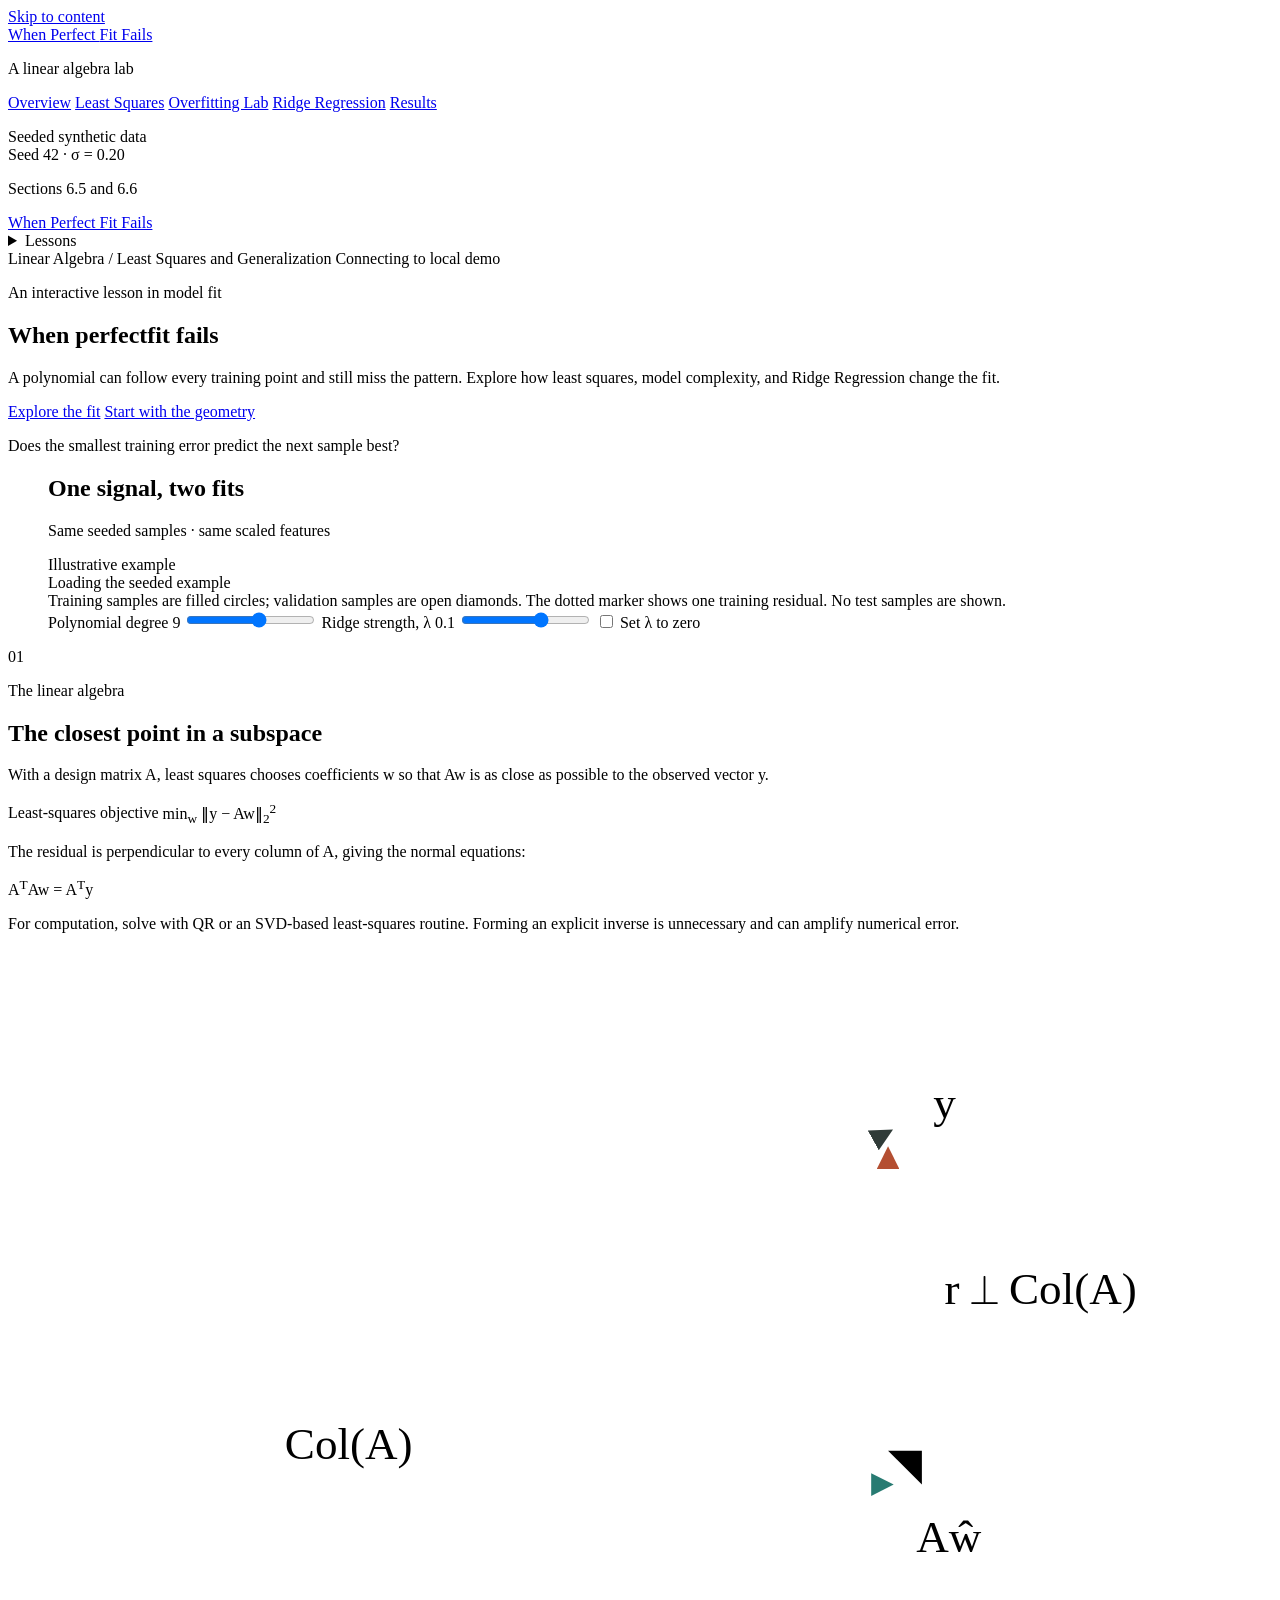
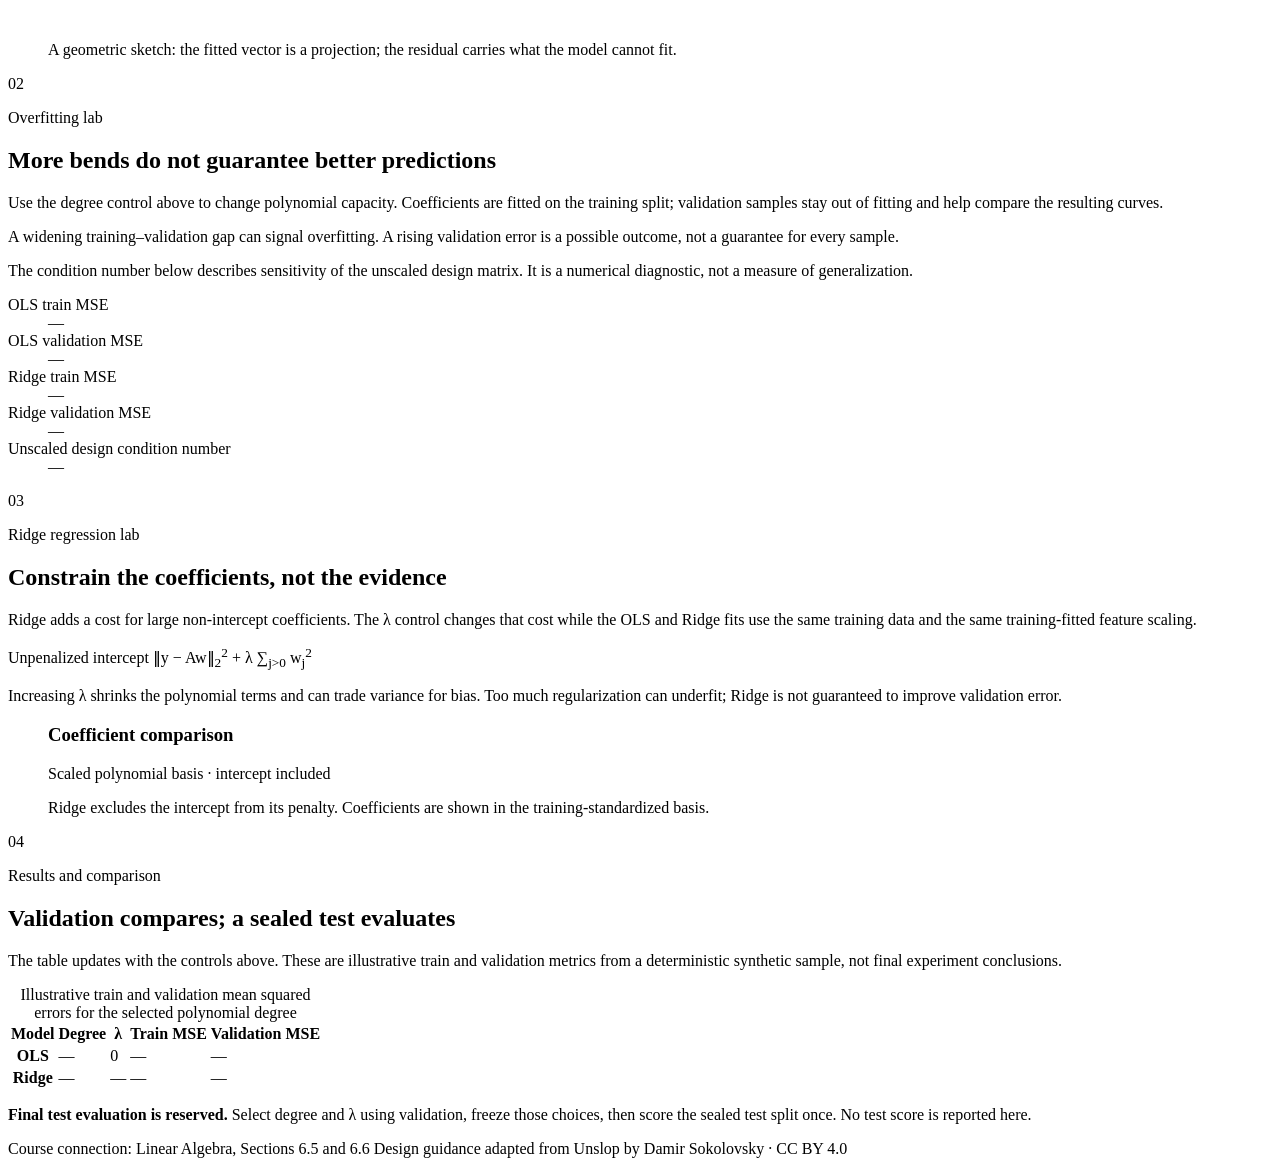
==== frontend/index.html @ 1f0d0fa3 "Initialize project - Initialize basic web - Provide requirement.txt" ====
<!doctype html>
<html lang="en">
  <head>
    <meta charset="utf-8">
    <meta name="viewport" content="width=device-width, initial-scale=1">
    <meta name="description" content="An interactive linear algebra lesson on least squares, polynomial overfitting, and Ridge Regression.">
    <meta name="theme-color" content="#f7f7f3">
    <link rel="icon" href="data:,">
    <title>When Perfect Fit Fails — Ridge Regression Lab</title>
    <link rel="stylesheet" href="/css/tokens.css">
    <link rel="stylesheet" href="/css/base.css">
    <link rel="stylesheet" href="/css/layout.css">
    <link rel="stylesheet" href="/css/components.css">
    <script src="/vendor/plotly.min.js"></script>
    <script type="module" src="/js/app.js"></script>
  </head>
  <body>
    <a class="skip-link" href="#main">Skip to content</a>

    <aside class="rail" aria-label="Course navigation">
      <a class="wordmark" href="#overview"><span>When Perfect </span><span>Fit Fails</span></a>
      <p class="rail-subtitle">A linear algebra lab</p>
      <nav class="primary-nav" aria-label="Lessons">
        <a href="#overview" aria-current="location">Overview</a>
        <a href="#least-squares">Least Squares</a>
        <a href="#overfitting">Overfitting Lab</a>
        <a href="#ridge">Ridge Regression</a>
        <a href="#results">Results</a>
      </nav>
      <div class="rail-note">
        <span class="seed-line" aria-hidden="true"></span>
        <p>Seeded synthetic data<br><span>Seed 42 · σ = 0.20</span></p>
      </div>
      <p class="rail-credit">Sections 6.5 and 6.6</p>
    </aside>

    <div class="mobile-bar">
      <a class="wordmark" href="#overview">When Perfect Fit Fails</a>
      <details class="mobile-menu">
        <summary aria-label="Open lesson navigation">Lessons</summary>
        <nav class="mobile-nav" aria-label="Lessons">
          <a href="#overview">Overview</a>
          <a href="#least-squares">Least Squares</a>
          <a href="#overfitting">Overfitting Lab</a>
          <a href="#ridge">Ridge Regression</a>
          <a href="#results">Results</a>
        </nav>
      </details>
    </div>

    <div class="page-shell">
      <header class="topline">
        <span>Linear Algebra <span class="topline-divider">/</span> Least Squares and Generalization</span>
        <span class="connection-state" id="connection-state" aria-live="polite">Connecting to local demo</span>
      </header>

      <main id="main">
        <section class="hero section-anchor" id="overview" aria-labelledby="page-title">
          <div class="hero-copy">
            <p class="eyebrow">An interactive lesson in model fit</p>
            <h1 id="page-title"><span>When perfect</span><span>fit fails</span></h1>
            <p class="hero-lede">A polynomial can follow every training point and still miss the pattern. Explore how least squares, model complexity, and Ridge Regression change the fit.</p>
            <div class="hero-actions">
              <a class="button button-primary" href="#overfitting">Explore the fit</a>
              <a class="text-link" href="#least-squares">Start with the geometry</a>
            </div>
            <p class="hero-question">Does the smallest training error predict the next sample best?</p>
          </div>

          <figure class="fit-figure" aria-labelledby="fit-title fit-caption">
            <div class="figure-heading">
              <div>
                <h2 id="fit-title">One signal, two fits</h2>
                <p>Same seeded samples · same scaled features</p>
              </div>
              <span class="figure-note">Illustrative example</span>
            </div>
            <div class="plot-shell">
              <div id="fit-chart" class="fit-chart" role="img" aria-label="Training and validation samples with the true signal and ordinary least squares and Ridge fitted curves"></div>
              <div class="chart-state" id="chart-state" role="status" aria-live="polite">Loading the seeded example</div>
            </div>
            <figcaption id="fit-caption">Training samples are filled circles; validation samples are open diamonds. The dotted marker shows one training residual. No test samples are shown.</figcaption>
            <div class="control-strip" aria-label="Fit controls">
              <label class="range-control" for="degree">
                <span>Polynomial degree</span>
                <output id="degree-value" for="degree">9</output>
                <input id="degree" type="range" min="1" max="15" step="1" value="9">
              </label>
              <label class="range-control lambda-control" for="lambda">
                <span>Ridge strength, λ</span>
                <output id="lambda-value" for="lambda">0.1</output>
                <input id="lambda" type="range" min="-8" max="3" step="0.1" value="-1">
              </label>
              <label class="check-control" for="no-regularization">
                <input id="no-regularization" type="checkbox">
                <span>Set λ to zero</span>
              </label>
            </div>
            <p class="plot-error" id="plot-error" role="alert" hidden>Could not load the example. Check that the local API is running, then <button id="retry" type="button">try again</button>.</p>
          </figure>
        </section>

        <section class="lesson-section section-anchor" id="least-squares" aria-labelledby="least-title">
          <div class="section-heading">
            <span class="section-index">01</span>
            <div>
              <p class="eyebrow">The linear algebra</p>
              <h2 id="least-title">The closest point in a subspace</h2>
            </div>
          </div>
          <div class="lesson-grid geometry-grid">
            <div class="lesson-copy">
              <p>With a design matrix <span class="math-inline">A</span>, least squares chooses coefficients <span class="math-inline">w</span> so that <span class="math-inline">Aw</span> is as close as possible to the observed vector <span class="math-inline">y</span>.</p>
              <div class="equation-block" aria-label="Minimize the squared length of y minus A w">
                <span class="equation-label">Least-squares objective</span>
                <span class="equation">min<sub>w</sub> ‖y − Aw‖<sub>2</sub><sup>2</sup></span>
              </div>
              <p>The residual is perpendicular to every column of <span class="math-inline">A</span>, giving the normal equations:</p>
              <div class="equation-block equation-compact" aria-label="A transpose A w equals A transpose y">
                <span class="equation">A<sup>T</sup>Aw = A<sup>T</sup>y</span>
              </div>
              <p class="method-note">For computation, solve with QR or an SVD-based least-squares routine. Forming an explicit inverse is unnecessary and can amplify numerical error.</p>
            </div>
            <figure class="geometry-figure">
              <svg viewBox="0 0 420 244" role="img" aria-labelledby="geometry-title geometry-desc">
                <title id="geometry-title">Least-squares projection</title>
                <desc id="geometry-desc">The fitted vector A w lies in the column space of A. The residual from A w to y is perpendicular to that subspace.</desc>
                <defs>
                  <marker id="arrow-ink" markerWidth="8" markerHeight="8" refX="6" refY="4" orient="auto"><path d="M0,0 L8,4 L0,8 z" fill="#303b38"></path></marker>
                  <marker id="arrow-teal" markerWidth="8" markerHeight="8" refX="6" refY="4" orient="auto"><path d="M0,0 L8,4 L0,8 z" fill="#287b72"></path></marker>
                  <marker id="arrow-rust" markerWidth="8" markerHeight="8" refX="6" refY="4" orient="auto"><path d="M0,0 L8,4 L0,8 z" fill="#b44f32"></path></marker>
                </defs>
                <path class="geometry-plane" d="M48 190 L362 190"></path>
                <path class="geometry-axis" d="M72 212 L72 28"></path>
                <path class="geometry-vector geometry-fitted" d="M72 190 L298 190" marker-end="url(#arrow-teal)"></path>
                <path class="geometry-vector geometry-observed" d="M72 190 L298 65" marker-end="url(#arrow-ink)"></path>
                <path class="geometry-residual" d="M298 184 L298 72" marker-end="url(#arrow-rust)"></path>
                <path class="geometry-right-angle" d="M298 178 L310 178 L310 190"></path>
                <text x="314" y="60">y</text>
                <text x="308" y="214">Aŵ</text>
                <text x="318" y="126">r ⟂ Col(A)</text>
                <text x="84" y="181">Col(A)</text>
              </svg>
              <figcaption>A geometric sketch: the fitted vector is a projection; the residual carries what the model cannot fit.</figcaption>
            </figure>
          </div>
        </section>

        <section class="lesson-section section-anchor" id="overfitting" aria-labelledby="overfit-title">
          <div class="section-heading">
            <span class="section-index">02</span>
            <div>
              <p class="eyebrow">Overfitting lab</p>
              <h2 id="overfit-title">More bends do not guarantee better predictions</h2>
            </div>
          </div>
          <div class="lesson-grid overfit-grid">
            <div class="lesson-copy">
              <p>Use the degree control above to change polynomial capacity. Coefficients are fitted on the training split; validation samples stay out of fitting and help compare the resulting curves.</p>
              <p>A widening training–validation gap can signal overfitting. A rising validation error is a possible outcome, not a guarantee for every sample.</p>
              <p class="method-note">The condition number below describes sensitivity of the unscaled design matrix. It is a numerical diagnostic, not a measure of generalization.</p>
            </div>
            <dl class="diagnostic-list" aria-live="polite">
              <div><dt>OLS train MSE</dt><dd id="ols-train-mse">—</dd></div>
              <div><dt>OLS validation MSE</dt><dd id="ols-validation-mse">—</dd></div>
              <div><dt>Ridge train MSE</dt><dd id="ridge-train-mse">—</dd></div>
              <div><dt>Ridge validation MSE</dt><dd id="ridge-validation-mse">—</dd></div>
              <div class="diagnostic-wide"><dt>Unscaled design condition number</dt><dd id="condition-number">—</dd></div>
            </dl>
          </div>
        </section>

        <section class="lesson-section section-anchor" id="ridge" aria-labelledby="ridge-title">
          <div class="section-heading">
            <span class="section-index">03</span>
            <div>
              <p class="eyebrow">Ridge regression lab</p>
              <h2 id="ridge-title">Constrain the coefficients, not the evidence</h2>
            </div>
          </div>
          <div class="lesson-grid ridge-grid">
            <div class="lesson-copy">
              <p>Ridge adds a cost for large non-intercept coefficients. The λ control changes that cost while the OLS and Ridge fits use the same training data and the same training-fitted feature scaling.</p>
              <div class="equation-block">
                <span class="equation-label">Unpenalized intercept</span>
                <span class="equation equation-small">‖y − Aw‖<sub>2</sub><sup>2</sup> + λ ∑<sub>j&gt;0</sub> w<sub>j</sub><sup>2</sup></span>
              </div>
              <p>Increasing λ shrinks the polynomial terms and can trade variance for bias. Too much regularization can underfit; Ridge is not guaranteed to improve validation error.</p>
            </div>
            <figure class="coefficient-figure">
              <div class="figure-heading">
                <div><h3>Coefficient comparison</h3><p>Scaled polynomial basis · intercept included</p></div>
              </div>
              <div id="coefficient-chart" class="coefficient-chart" role="img" aria-label="Grouped coefficient comparison for ordinary least squares and Ridge"></div>
              <figcaption>Ridge excludes the intercept from its penalty. Coefficients are shown in the training-standardized basis.</figcaption>
            </figure>
          </div>
        </section>

        <section class="lesson-section section-anchor results-section" id="results" aria-labelledby="results-title">
          <div class="section-heading">
            <span class="section-index">04</span>
            <div>
              <p class="eyebrow">Results and comparison</p>
              <h2 id="results-title">Validation compares; a sealed test evaluates</h2>
            </div>
          </div>
          <p class="results-intro">The table updates with the controls above. These are illustrative train and validation metrics from a deterministic synthetic sample, not final experiment conclusions.</p>
          <div class="table-scroll">
            <table>
              <caption class="visually-hidden">Illustrative train and validation mean squared errors for the selected polynomial degree</caption>
              <thead><tr><th scope="col">Model</th><th scope="col">Degree</th><th scope="col">λ</th><th scope="col">Train MSE</th><th scope="col">Validation MSE</th></tr></thead>
              <tbody id="comparison-rows"><tr><th scope="row">OLS</th><td>—</td><td>0</td><td>—</td><td>—</td></tr><tr><th scope="row">Ridge</th><td>—</td><td>—</td><td>—</td><td>—</td></tr></tbody>
            </table>
          </div>
          <div class="test-note">
            <span class="test-rule" aria-hidden="true"></span>
            <p><strong>Final test evaluation is reserved.</strong> Select degree and λ using validation, freeze those choices, then score the sealed test split once. No test score is reported here.</p>
          </div>
        </section>
      </main>

      <footer class="site-footer">
        <span>Course connection: Linear Algebra, Sections 6.5 and 6.6</span>
        <span>Design guidance adapted from Unslop by Damir Sokolovsky · CC BY 4.0</span>
      </footer>
    </div>
  </body>
</html>
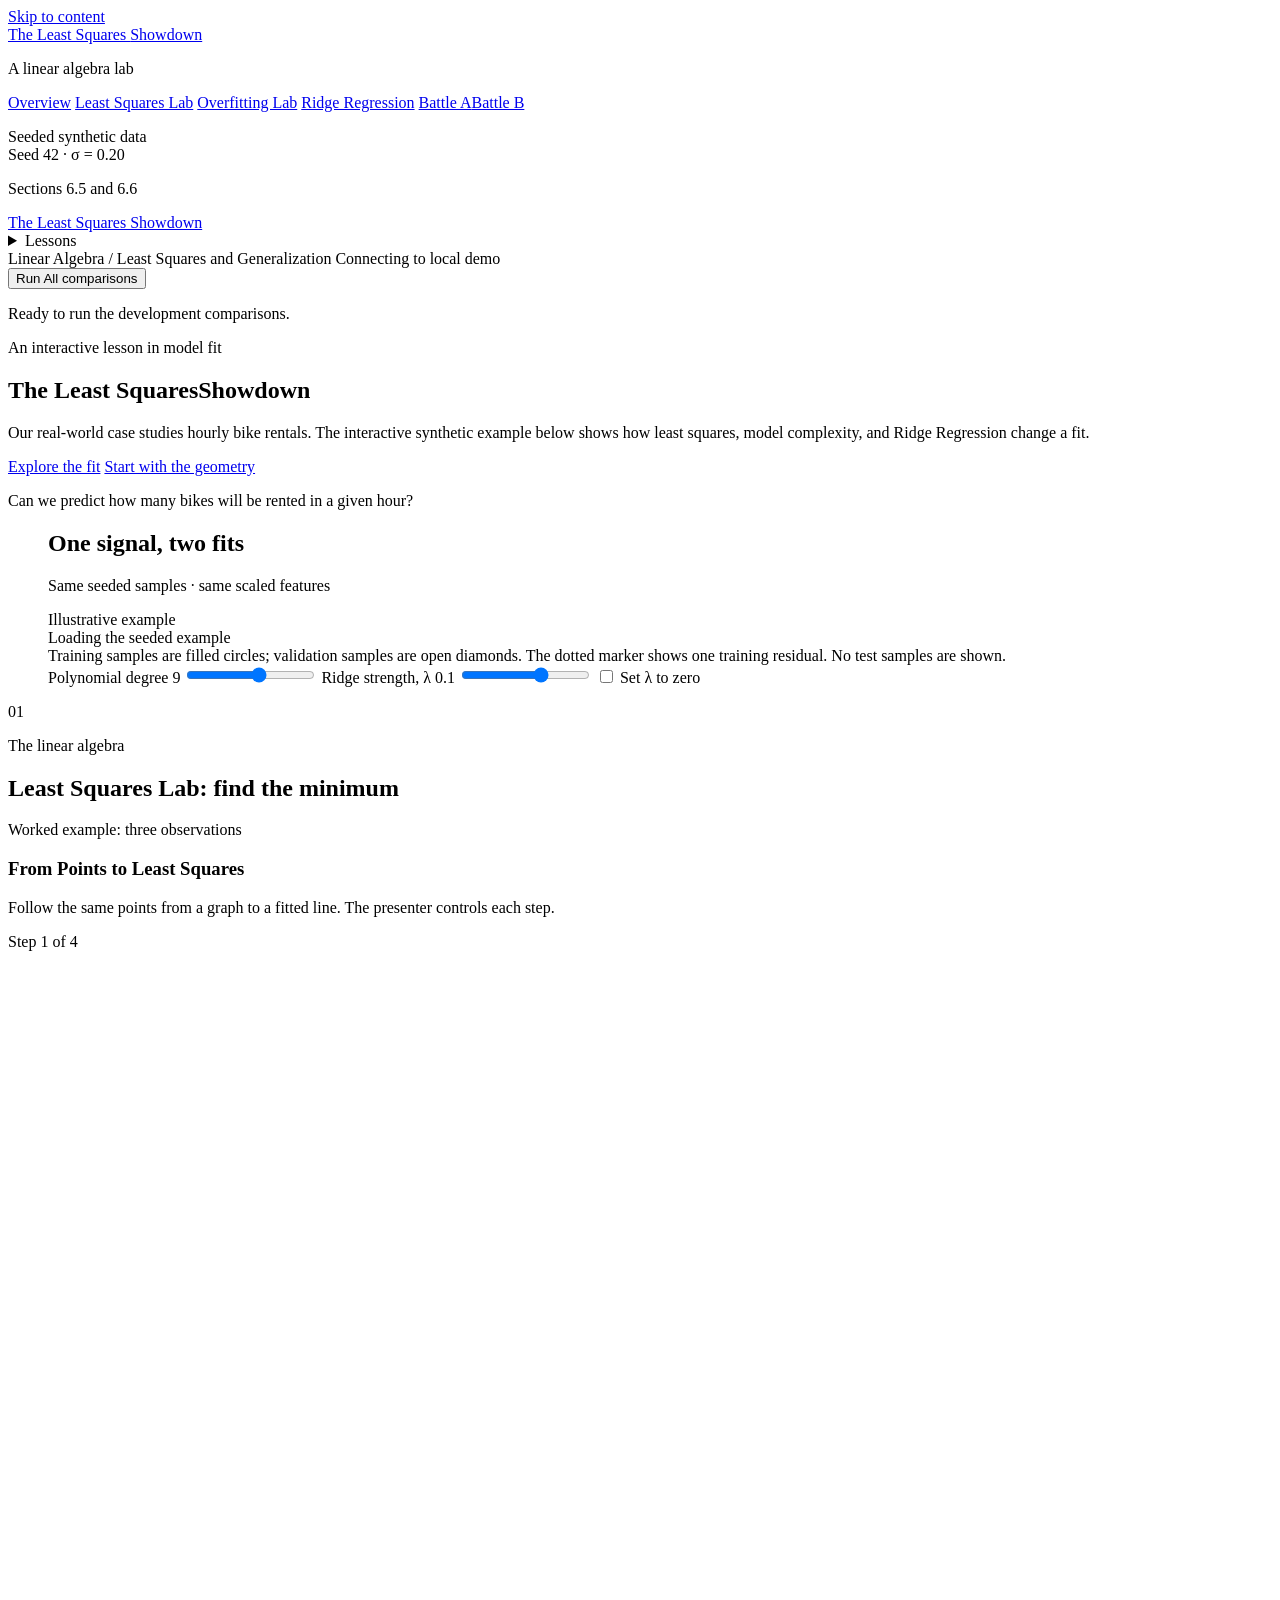
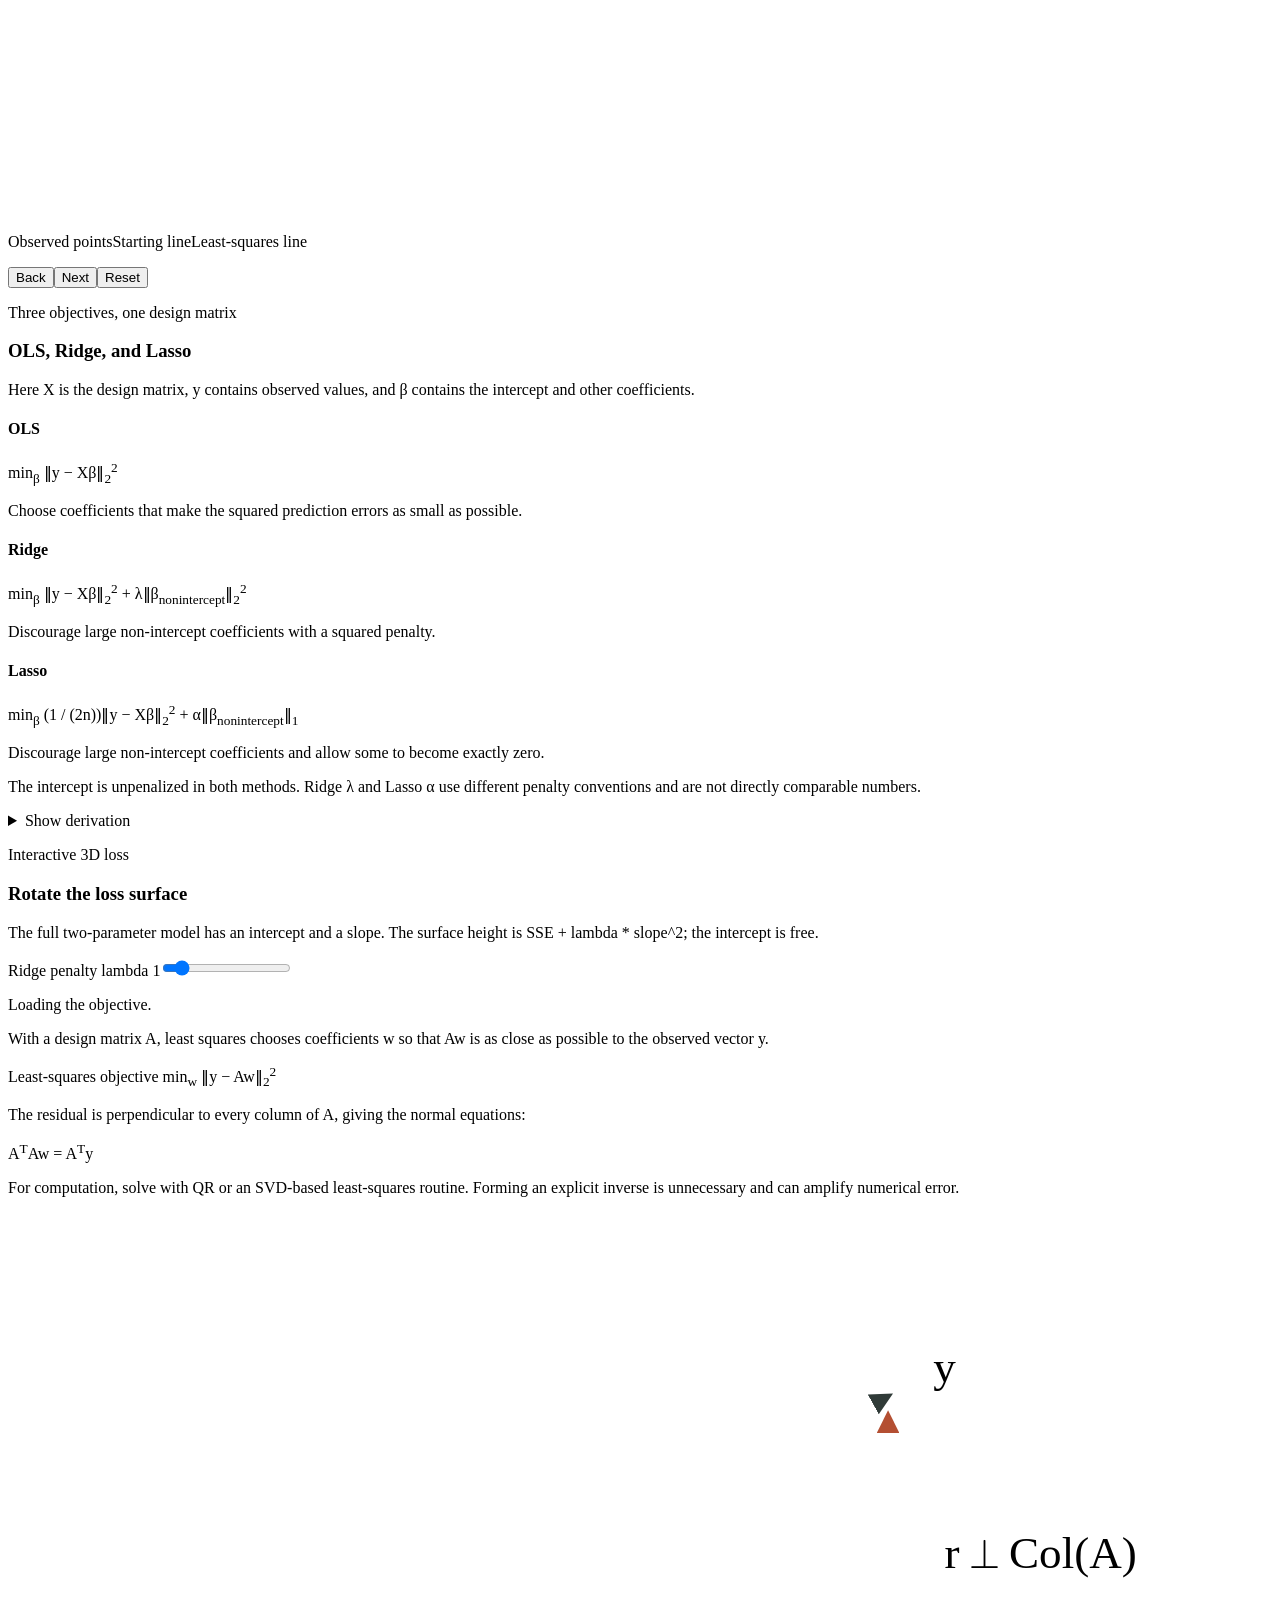
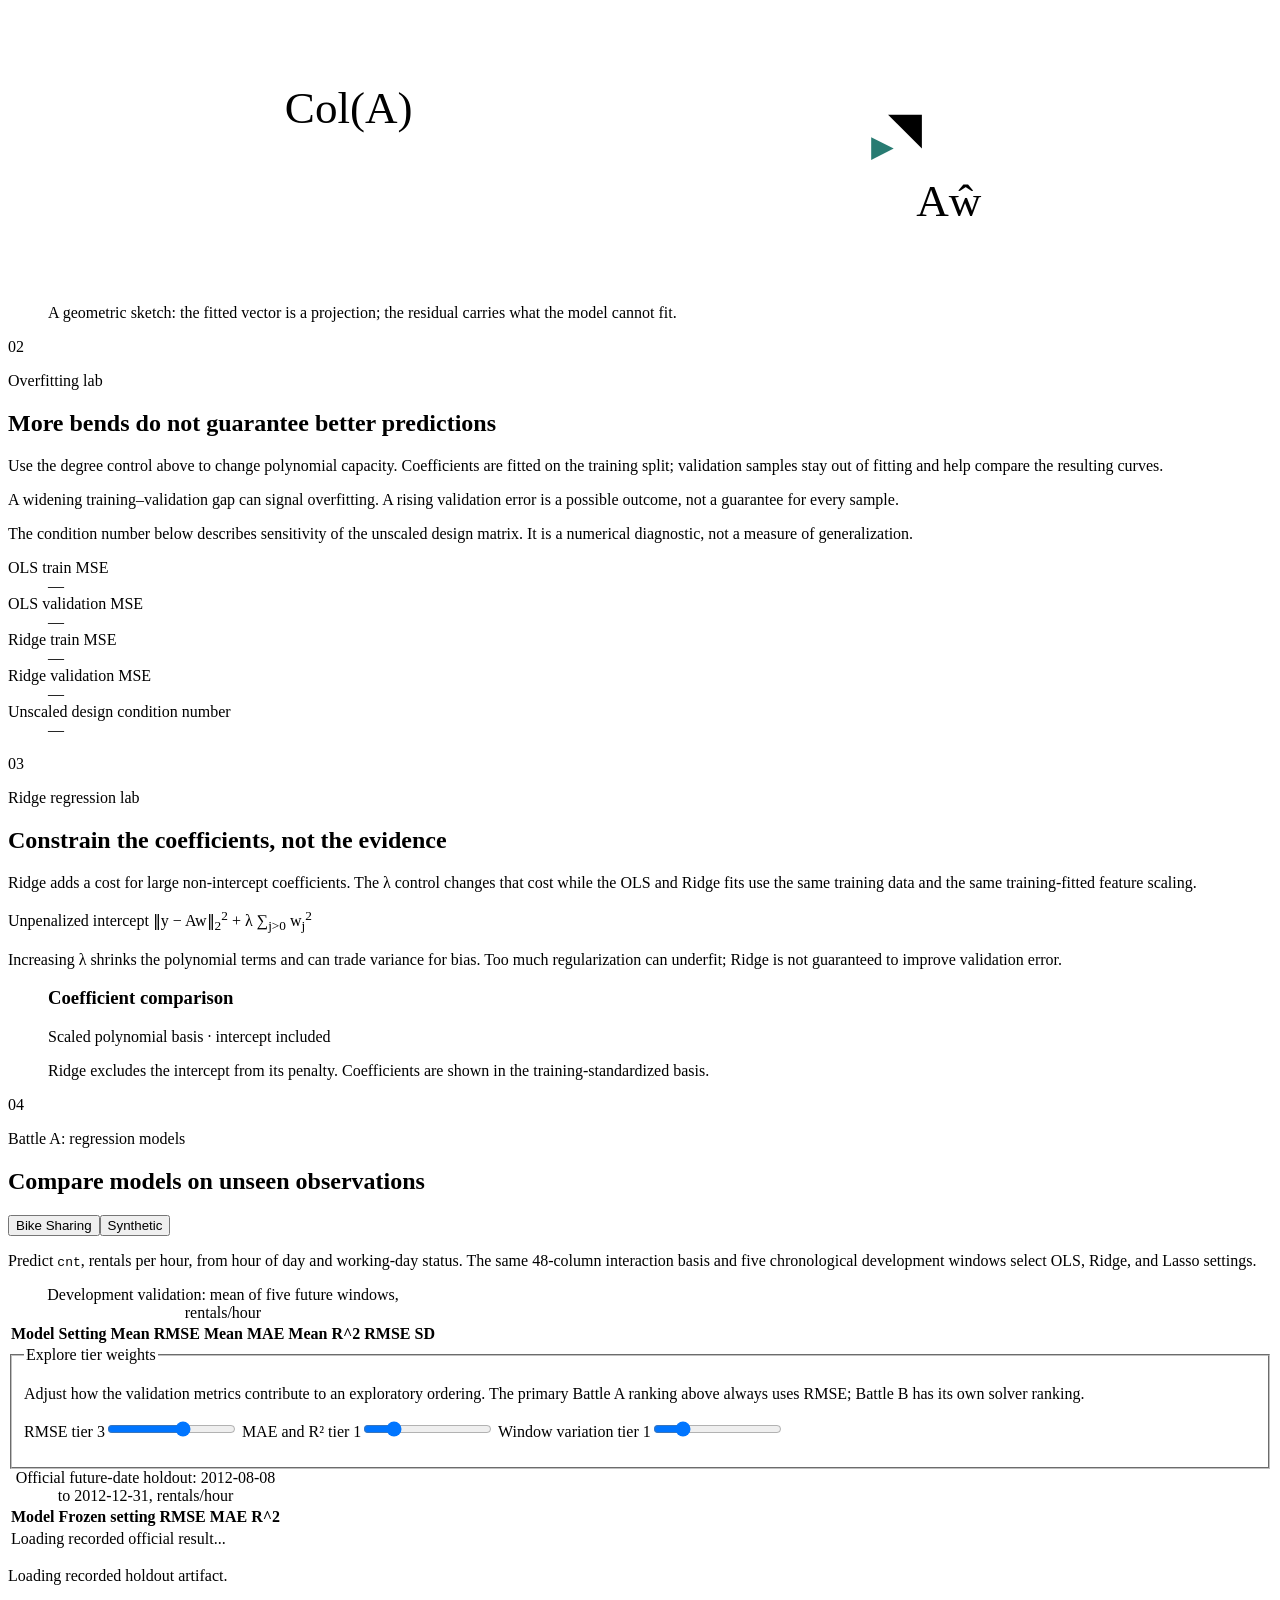
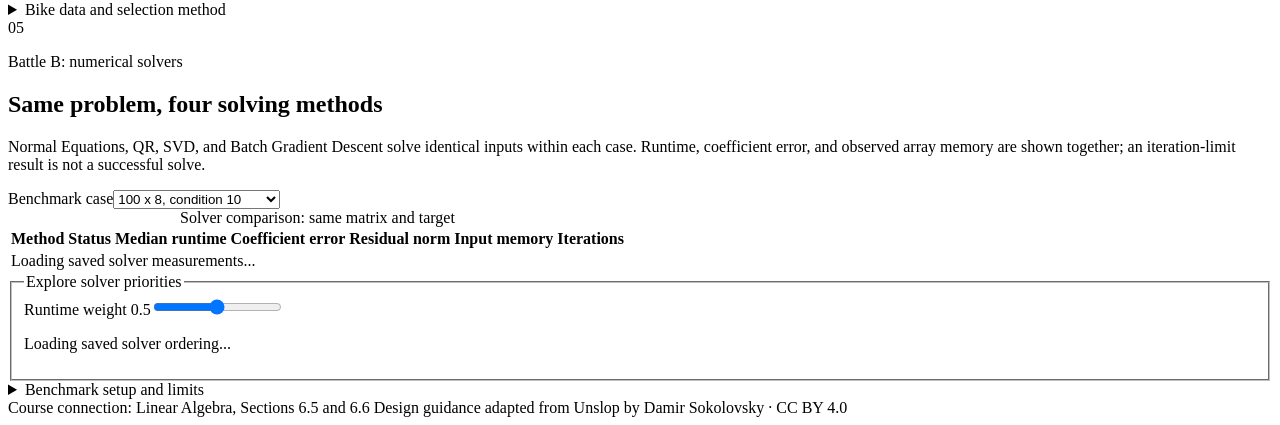
==== commit 48068051: "Add interactive least-squares walkthrough complete most of it but expect there could be something mi" ====
--- a/frontend/index.html
+++ b/frontend/index.html
@@ -4,28 +4,29 @@
     <meta charset="utf-8">
     <meta name="viewport" content="width=device-width, initial-scale=1">
     <meta name="description" content="An interactive linear algebra lesson on least squares, polynomial overfitting, and Ridge Regression.">
-    <meta name="theme-color" content="#f7f7f3">
+    <meta name="theme-color" content="#111719">
     <link rel="icon" href="data:,">
-    <title>When Perfect Fit Fails — Ridge Regression Lab</title>
-    <link rel="stylesheet" href="/css/tokens.css">
-    <link rel="stylesheet" href="/css/base.css">
-    <link rel="stylesheet" href="/css/layout.css">
-    <link rel="stylesheet" href="/css/components.css">
+    <title>The Least Squares Showdown</title>
+    <link rel="stylesheet" href="/css/tokens.css?v=present">
+    <link rel="stylesheet" href="/css/base.css?v=present">
+    <link rel="stylesheet" href="/css/layout.css?v=present">
+    <link rel="stylesheet" href="/css/components.css?v=present">
     <script src="/vendor/plotly.min.js"></script>
-    <script type="module" src="/js/app.js"></script>
+    <script type="module" src="/js/app.js?v=final2"></script>
+    <script type="module" src="/js/walkthrough.js?v=1"></script>
   </head>
   <body>
     <a class="skip-link" href="#main">Skip to content</a>
 
     <aside class="rail" aria-label="Course navigation">
-      <a class="wordmark" href="#overview"><span>When Perfect </span><span>Fit Fails</span></a>
+      <a class="wordmark" href="#overview"><span>The Least Squares </span><span>Showdown</span></a>
       <p class="rail-subtitle">A linear algebra lab</p>
       <nav class="primary-nav" aria-label="Lessons">
         <a href="#overview" aria-current="location">Overview</a>
-        <a href="#least-squares">Least Squares</a>
+        <a href="#least-squares">Least Squares Lab</a>
         <a href="#overfitting">Overfitting Lab</a>
         <a href="#ridge">Ridge Regression</a>
-        <a href="#results">Results</a>
+        <a href="#results">Battle A</a><a href="#battle-b">Battle B</a>
       </nav>
       <div class="rail-note">
         <span class="seed-line" aria-hidden="true"></span>
@@ -35,15 +36,15 @@
     </aside>
 
     <div class="mobile-bar">
-      <a class="wordmark" href="#overview">When Perfect Fit Fails</a>
+      <a class="wordmark" href="#overview">The Least Squares Showdown</a>
       <details class="mobile-menu">
         <summary aria-label="Open lesson navigation">Lessons</summary>
         <nav class="mobile-nav" aria-label="Lessons">
           <a href="#overview">Overview</a>
-          <a href="#least-squares">Least Squares</a>
+          <a href="#least-squares">Least Squares Lab</a>
           <a href="#overfitting">Overfitting Lab</a>
           <a href="#ridge">Ridge Regression</a>
-          <a href="#results">Results</a>
+          <a href="#results">Battle A</a><a href="#battle-b">Battle B</a>
         </nav>
       </details>
     </div>
@@ -54,17 +55,18 @@
         <span class="connection-state" id="connection-state" aria-live="polite">Connecting to local demo</span>
       </header>
 
+      <div class="run-toolbar"><button class="button button-primary" id="run-all" type="button">Run All comparisons</button><p id="run-progress" role="status" aria-live="polite">Ready to run the development comparisons.</p></div>
       <main id="main">
         <section class="hero section-anchor" id="overview" aria-labelledby="page-title">
           <div class="hero-copy">
             <p class="eyebrow">An interactive lesson in model fit</p>
-            <h1 id="page-title"><span>When perfect</span><span>fit fails</span></h1>
-            <p class="hero-lede">A polynomial can follow every training point and still miss the pattern. Explore how least squares, model complexity, and Ridge Regression change the fit.</p>
+            <h1 id="page-title"><span>The Least Squares</span><span>Showdown</span></h1>
+            <p class="hero-lede">Our real-world case studies hourly bike rentals. The interactive synthetic example below shows how least squares, model complexity, and Ridge Regression change a fit.</p>
             <div class="hero-actions">
               <a class="button button-primary" href="#overfitting">Explore the fit</a>
               <a class="text-link" href="#least-squares">Start with the geometry</a>
             </div>
-            <p class="hero-question">Does the smallest training error predict the next sample best?</p>
+            <p class="hero-question">Can we predict how many bikes will be rented in a given hour?</p>
           </div>
 
           <figure class="fit-figure" aria-labelledby="fit-title fit-caption">
@@ -105,9 +107,20 @@
             <span class="section-index">01</span>
             <div>
               <p class="eyebrow">The linear algebra</p>
-              <h2 id="least-title">The closest point in a subspace</h2>
-            </div>
-          </div>
+              <h2 id="least-title">Least Squares Lab: find the minimum</h2>
+            </div>
+          </div>
+          <section class="walkthrough" aria-labelledby="walkthrough-title">
+            <div class="walkthrough-heading"><div><p class="eyebrow">Worked example: three observations</p><h3 id="walkthrough-title">From Points to Least Squares</h3><p>Follow the same points from a graph to a fitted line. The presenter controls each step.</p></div><span id="walk-step-indicator" class="step-indicator" aria-live="polite">Step 1 of 4</span></div>
+            <div class="walkthrough-grid"><div class="walk-graph"><svg id="walk-plot" viewBox="0 0 440 300" role="img" aria-label="Worked example graph of observed points"></svg><p class="walk-legend"><span class="legend-observed">Observed points</span><span class="legend-start">Starting line</span><span class="legend-fit">Least-squares line</span></p></div><div id="walk-content" class="walk-content" aria-live="polite"></div></div>
+            <div class="walk-controls"><button id="walk-back" class="button" type="button">Back</button><button id="walk-next" class="button button-primary" type="button">Next</button><button id="walk-reset" class="button" type="button">Reset</button></div>
+          </section>
+          <section class="model-formulas" aria-labelledby="models-title"><p class="eyebrow">Three objectives, one design matrix</p><h3 id="models-title">OLS, Ridge, and Lasso</h3><p>Here X is the design matrix, y contains observed values, and &beta; contains the intercept and other coefficients.</p><div class="formula-grid">
+            <div class="formula-card"><h4>OLS</h4><p class="formula">min<sub>&beta;</sub> &Vert;y &minus; X&beta;&Vert;<sub>2</sub><sup>2</sup></p><p>Choose coefficients that make the squared prediction errors as small as possible.</p></div>
+            <div class="formula-card"><h4>Ridge</h4><p class="formula">min<sub>&beta;</sub> &Vert;y &minus; X&beta;&Vert;<sub>2</sub><sup>2</sup> + &lambda;&Vert;&beta;<sub>nonintercept</sub>&Vert;<sub>2</sub><sup>2</sup></p><p>Discourage large non-intercept coefficients with a squared penalty.</p></div>
+            <div class="formula-card"><h4>Lasso</h4><p class="formula">min<sub>&beta;</sub> (1 / (2n))&Vert;y &minus; X&beta;&Vert;<sub>2</sub><sup>2</sup> + &alpha;&Vert;&beta;<sub>nonintercept</sub>&Vert;<sub>1</sub></p><p>Discourage large non-intercept coefficients and allow some to become exactly zero.</p></div>
+          </div><p class="formula-note">The intercept is unpenalized in both methods. Ridge &lambda; and Lasso &alpha; use different penalty conventions and are not directly comparable numbers.</p><details class="method-details"><summary>Show derivation</summary><p>For Ridge, set the gradient to zero: (X<sup>T</sup>X + &lambda;P)&beta; = X<sup>T</sup>y, with P = diag(0, 1, &hellip;, 1). The zero leaves the intercept unpenalized.</p><p>For a non-intercept Lasso coordinate j, let r<sub>j</sub> = y &minus; X&beta; + X<sub>j</sub>&beta;<sub>j</sub>, &rho;<sub>j</sub> = X<sub>j</sub><sup>T</sup>r<sub>j</sub>/n, and z<sub>j</sub> = &Vert;X<sub>j</sub>&Vert;<sub>2</sub><sup>2</sup>/n. Then &beta;<sub>j</sub> &larr; S(&rho;<sub>j</sub>, &alpha;)/z<sub>j</sub>, where S(t, &alpha;) = sign(t) max(|t| &minus; &alpha;, 0). Update the intercept without thresholding.</p></details></section>
+          <div class="surface-panel"><div class="surface-copy"><p class="eyebrow">Interactive 3D loss</p><h3>Rotate the loss surface</h3><p>The full two-parameter model has an intercept and a slope. The surface height is SSE + lambda * slope^2; the intercept is free.</p><label for="surface-penalty">Ridge penalty lambda <output id="surface-penalty-value">1</output></label><input id="surface-penalty" type="range" min="0" max="10" step="0.5" value="1"><p id="surface-status" role="status">Loading the objective.</p></div><div id="loss-surface" class="surface-plot" role="img" aria-label="Three-dimensional loss surface with OLS and Ridge minima"></div></div>
           <div class="lesson-grid geometry-grid">
             <div class="lesson-copy">
               <p>With a design matrix <span class="math-inline">A</span>, least squares chooses coefficients <span class="math-inline">w</span> so that <span class="math-inline">Aw</span> is as close as possible to the observed vector <span class="math-inline">y</span>.</p>
@@ -198,26 +211,42 @@
         </section>
 
         <section class="lesson-section section-anchor results-section" id="results" aria-labelledby="results-title">
-          <div class="section-heading">
-            <span class="section-index">04</span>
-            <div>
-              <p class="eyebrow">Results and comparison</p>
-              <h2 id="results-title">Validation compares; a sealed test evaluates</h2>
-            </div>
-          </div>
-          <p class="results-intro">The table updates with the controls above. These are illustrative train and validation metrics from a deterministic synthetic sample, not final experiment conclusions.</p>
-          <div class="table-scroll">
-            <table>
-              <caption class="visually-hidden">Illustrative train and validation mean squared errors for the selected polynomial degree</caption>
-              <thead><tr><th scope="col">Model</th><th scope="col">Degree</th><th scope="col">λ</th><th scope="col">Train MSE</th><th scope="col">Validation MSE</th></tr></thead>
-              <tbody id="comparison-rows"><tr><th scope="row">OLS</th><td>—</td><td>0</td><td>—</td><td>—</td></tr><tr><th scope="row">Ridge</th><td>—</td><td>—</td><td>—</td><td>—</td></tr></tbody>
-            </table>
-          </div>
-          <div class="test-note">
-            <span class="test-rule" aria-hidden="true"></span>
-            <p><strong>Final test evaluation is reserved.</strong> Select degree and λ using validation, freeze those choices, then score the sealed test split once. No test score is reported here.</p>
-          </div>
-        </section>
+          <div class="section-heading"><span class="section-index">04</span><div><p class="eyebrow">Battle A: regression models</p><h2 id="results-title">Compare models on unseen observations</h2></div></div>
+          <div class="view-tabs" role="tablist" aria-label="Battle A data source"><button id="view-bike" type="button" role="tab" aria-selected="true" aria-controls="bike-view">Bike Sharing</button><button id="view-synthetic" type="button" role="tab" aria-selected="false" aria-controls="synthetic-view">Synthetic</button></div>
+          <div id="bike-view" role="tabpanel" aria-labelledby="view-bike">
+            <p class="results-intro">Predict <code>cnt</code>, rentals per hour, from hour of day and working-day status. The same 48-column interaction basis and five chronological development windows select OLS, Ridge, and Lasso settings.</p>
+            <div class="table-scroll"><table><caption>Development validation: mean of five future windows, rentals/hour</caption><thead><tr><th scope="col">Model</th><th scope="col">Setting</th><th scope="col">Mean RMSE</th><th scope="col">Mean MAE</th><th scope="col">Mean R^2</th><th scope="col">RMSE SD</th></tr></thead><tbody id="bike-comparison-rows"></tbody></table></div>
+          <fieldset class="bike-ranking">
+            <legend>Explore tier weights</legend>
+            <p>Adjust how the validation metrics contribute to an exploratory ordering. The primary Battle A ranking above always uses RMSE; Battle B has its own solver ranking.</p>
+            <div class="bike-weight-grid">
+              <label class="range-control" for="bike-rmse-weight">RMSE tier <output id="bike-rmse-weight-value">3</output><input id="bike-rmse-weight" type="range" min="0" max="5" value="3"></label>
+              <label class="range-control" for="bike-support-weight">MAE and R² tier <output id="bike-support-weight-value">1</output><input id="bike-support-weight" type="range" min="0" max="5" value="1"></label>
+              <label class="range-control" for="bike-variation-weight">Window variation tier <output id="bike-variation-weight-value">1</output><input id="bike-variation-weight" type="range" min="0" max="5" value="1"></label>
+            </div>
+            <p id="bike-exploratory-rank" aria-live="polite"></p>
+          </fieldset>
+            <div class="table-scroll"><table><caption>Official future-date holdout: 2012-08-08 to 2012-12-31, rentals/hour</caption><thead><tr><th scope="col">Model</th><th scope="col">Frozen setting</th><th scope="col">RMSE</th><th scope="col">MAE</th><th scope="col">R^2</th></tr></thead><tbody id="bike-official-rows"><tr><td colspan="5">Loading recorded official result...</td></tr></tbody></table></div>
+            <p id="bike-official-status" role="status">Loading recorded holdout artifact.</p>
+            <details class="method-details"><summary>Bike data and selection method</summary><p>All 13,915 development rows end on 2012-08-07. The last 3,464 rows form one later-date holdout. Mean validation RMSE selects the setting within each model; the official scores are read from the approved one-time scoring artifact. OLS and Ridge tie because Ridge selected lambda = 0. Tier weights affect only the exploratory development order.</p></details>
+          </div>
+          <div id="synthetic-view" role="tabpanel" aria-labelledby="view-synthetic" hidden>
+            <p class="results-intro">The ten-seed study compares OLS, Ridge, and Lasso on the same seeded synthetic splits. Degree and penalty are selected on validation MSE; test targets remain reserved.</p>
+            <div id="synthetic-summary" role="status">Loading saved ten-seed comparison...</div>
+            <div class="table-scroll"><table><caption>Mean selected validation MSE: 10 seeds per noise level</caption><thead><tr><th scope="col">Noise SD</th><th scope="col">OLS</th><th scope="col">Ridge</th><th scope="col">Lasso</th><th scope="col">Convergence failures</th></tr></thead><tbody id="synthetic-rows"></tbody></table></div>
+            <div id="synthetic-plot" class="study-plot" role="img" aria-label="Validation mean squared error against polynomial degree for seed 42"></div>
+            <details class="method-details"><summary>Degree selection and numerical method</summary><p>Degrees 1-15 use train-fitted scaling and the same validation split for all methods. Ridge tests lambda = 0 and twelve log-spaced values from 10^-8 to 10^3. Lasso tests alpha = 0.001, 0.01, 0.1, and 1 with an unpenalized intercept. The corrected 50,000-iteration budget converges all 1,800 Lasso fits; this view shows validation results, not synthetic test scores.</p><div id="synthetic-details"></div></details>
+          </div>
+        </section>
+        <section class="lesson-section section-anchor" id="battle-b" aria-labelledby="battle-b-title">
+          <div class="section-heading"><span class="section-index">05</span><div><p class="eyebrow">Battle B: numerical solvers</p><h2 id="battle-b-title">Same problem, four solving methods</h2></div></div>
+          <p class="results-intro">Normal Equations, QR, SVD, and Batch Gradient Descent solve identical inputs within each case. Runtime, coefficient error, and observed array memory are shown together; an iteration-limit result is not a successful solve.</p>
+          <div class="view-tabs"><label for="solver-case">Benchmark case</label><select id="solver-case"><option value="100-10">100 x 8, condition 10</option><option value="100-1000000">100 x 8, condition 10^6</option><option value="500-10">500 x 16, condition 10</option><option value="500-1000000">500 x 16, condition 10^6</option></select></div>
+          <div class="table-scroll"><table><caption id="solver-caption">Solver comparison: same matrix and target</caption><thead><tr><th scope="col">Method</th><th scope="col">Status</th><th scope="col">Median runtime</th><th scope="col">Coefficient error</th><th scope="col">Residual norm</th><th scope="col">Input memory</th><th scope="col">Iterations</th></tr></thead><tbody id="solver-rows"><tr><td colspan="7">Loading saved solver measurements...</td></tr></tbody></table></div>
+          <fieldset class="bike-ranking"><legend>Explore solver priorities</legend><label for="solver-weight">Runtime weight <output id="solver-weight-value">0.5</output></label><input id="solver-weight" type="range" min="0" max="1" step="0.1" value="0.5"><p id="solver-rank" aria-live="polite">Loading saved solver ordering...</p></fieldset>
+          <details class="method-details"><summary>Benchmark setup and limits</summary><p>Seed 42; shapes 100 x 8 and 500 x 16; condition numbers 10 and 10^6. Each method gets the same matrix and target in a case. Runtime is the median of three wall-clock repetitions. Input memory excludes solver workspace. Gradient descent starts at zero, stops at gradient norm 10^-8, or reaches 10,000 iterations. The exploratory order excludes failed or iteration-limited runs.</p></details>
+        </section>
+
       </main>
 
       <footer class="site-footer">
@@ -225,5 +254,6 @@
         <span>Design guidance adapted from Unslop by Damir Sokolovsky · CC BY 4.0</span>
       </footer>
     </div>
+  <script type="module" src="/js/studies.js?v=final3"></script>
   </body>
 </html>
